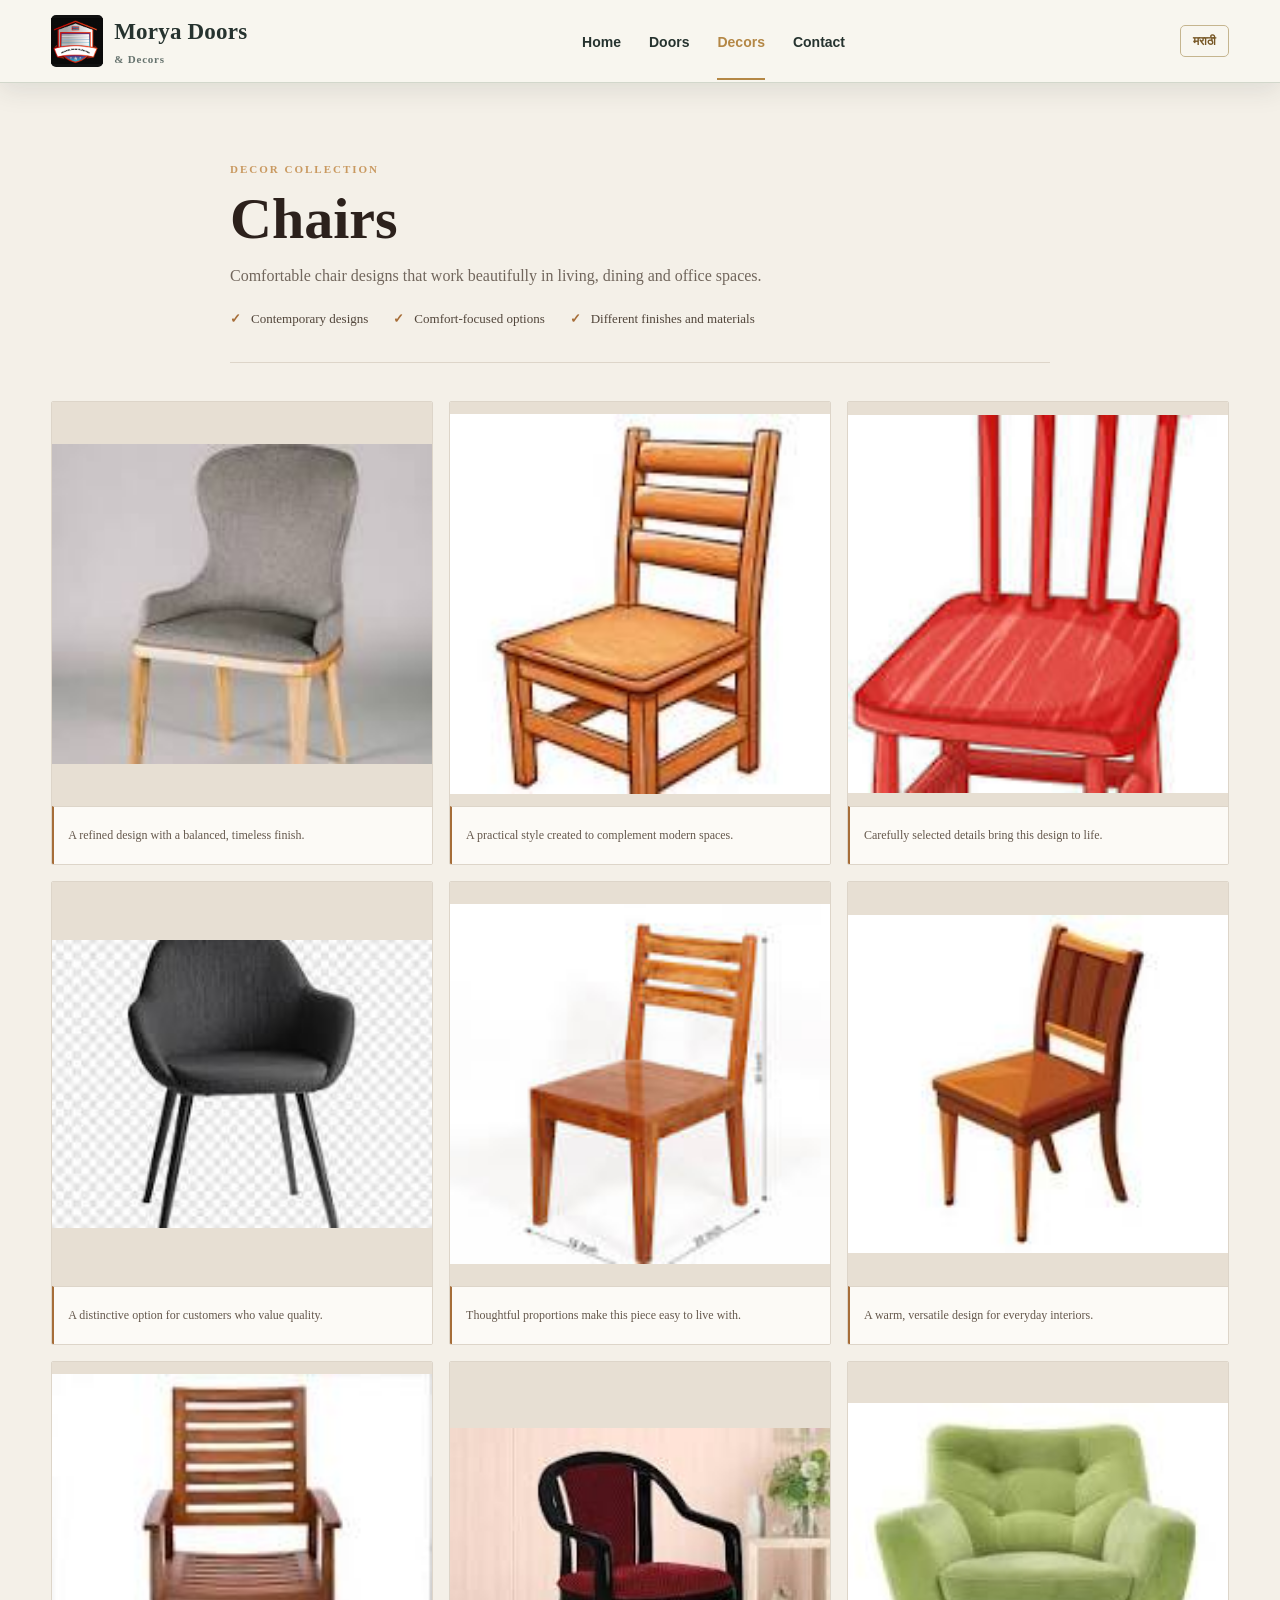
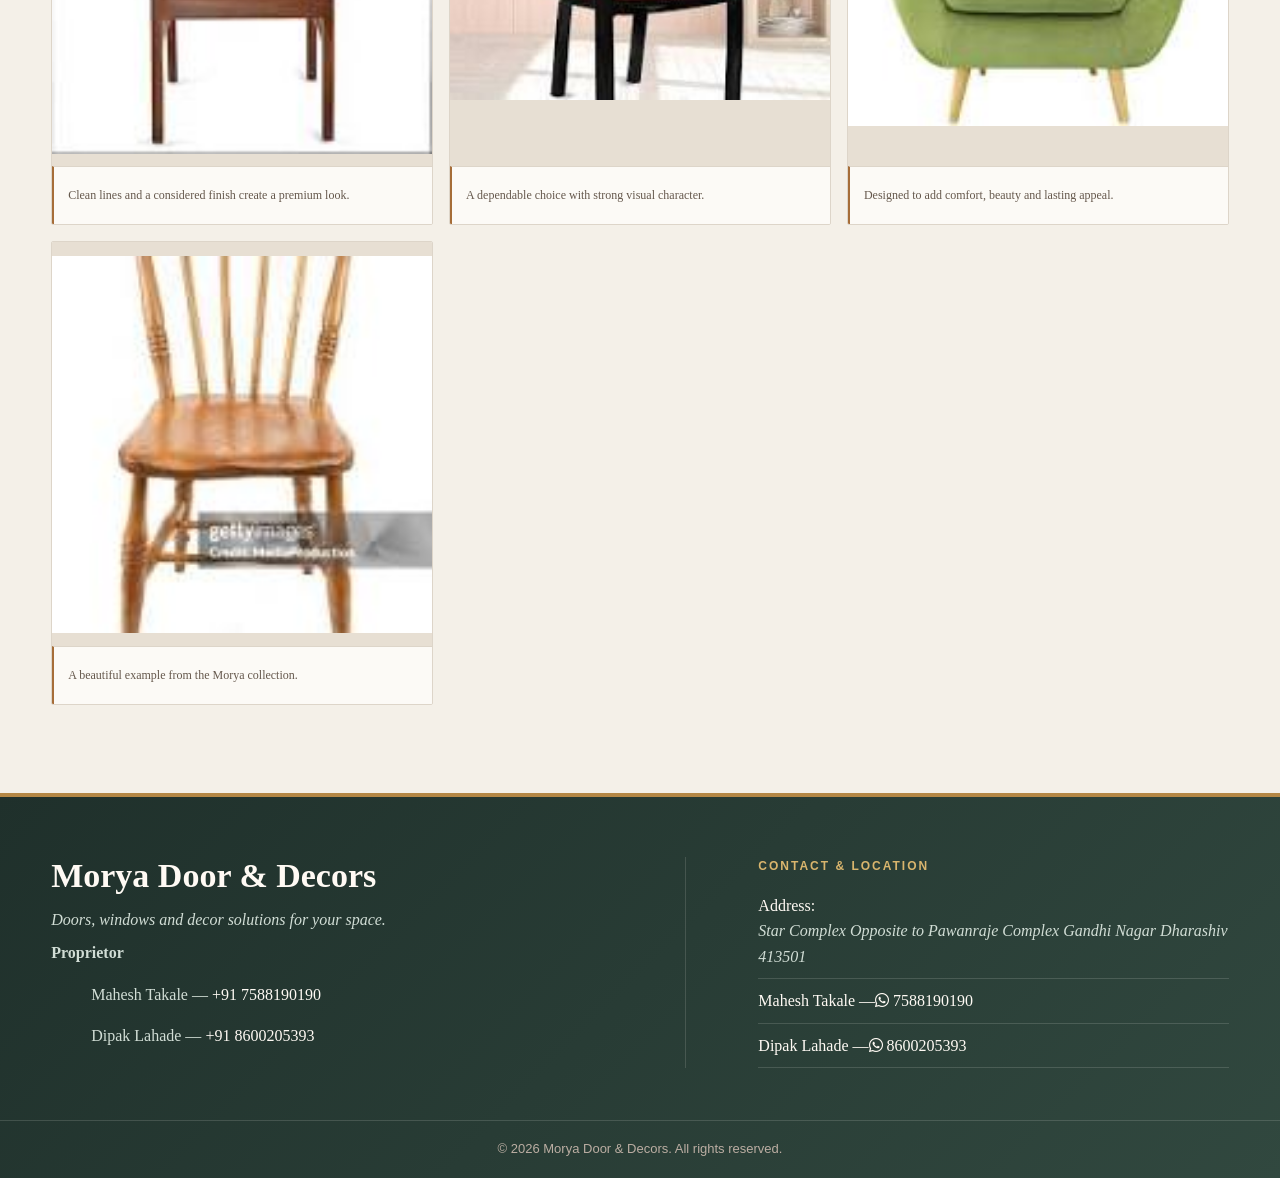
==== chairs.html @ 35124c74 "Second commit for test" ====
<!doctype html>
<html lang="en">
  <head>
    <meta charset="UTF-8" />
    <meta name="viewport" content="width=device-width, initial-scale=1.0" />
    <meta
      name="keywords"
      content="Dharashiv Furniture, Dharashiv Doors, Dharashiv Best Decors, Dharashiv Doors and Decors, Usmananad Doors and Decors, Osmanabad Doors and Decors, Doors at Dharashive, House Door, Home Door, House Chair, Home Chair, Moraya Doors and Decors, Moraya Doors & Decors, Dharashiv Doors & Decors, Osmanabad Doors & Decors, Morya Doors & Decors, Morya Doors and Decors"
    />
    <title>Chairs | Morya Door & Decors</title>
    <link rel="stylesheet" href="./css/style.css" />
    <link
      rel="stylesheet"
      href="https://cdnjs.cloudflare.com/ajax/libs/font-awesome/6.5.2/css/all.min.css"
    />
  </head>
  <body>
    <header class="site-header">
      <div class="container nav-wrap">
        <a class="brand" href="./index.html"
          ><img
            class="brand-logo"
            src="./images/logo.png"
            alt="Morya Doors logo"
          /><span>Morya Doors <small>&amp; Decors</small></span></a
        ><button class="menu-toggle" aria-label="Toggle menu">☰</button>
        <nav class="main-nav">
          <a href="./index.html">Home</a><a href="./doors.html">Doors</a
          ><a class="active" href="./decor.html">Decors</a
          ><a href="#contact">Contact</a>
        </nav>
        <button
          class="language-toggle"
          type="button"
          aria-label="Switch language"
        >
          मराठी
        </button>
      </div>
    </header>
    <main>
      <section class="detail-section">
        <div class="container">
          <div class="detail-intro">
            <span class="eyebrow">Decor Collection</span>
            <h1>Chairs</h1>
            <p>
              Comfortable chair designs that work beautifully in living, dining
              and office spaces.
            </p>
            <ul class="check-list">
              <li>Contemporary designs</li>
              <li>Comfort-focused options</li>
              <li>Different finishes and materials</li>
            </ul>
          </div>
          <div class="detail-gallery" aria-label="Chair collection">
            <img src="./images/c1.jfif" alt="Chair design 1" /><img
              src="./images/c2.jfif"
              alt="Chair design 2"
            /><img src="./images/c3.jfif" alt="Chair design 3" /><img
              src="./images/c4.jfif"
              alt="Chair design 4"
            /><img src="./images/c5.jfif" alt="Chair design 5" /><img
              src="./images/c6.jfif"
              alt="Chair design 6"
            /><img src="./images/c7.jfif" alt="Chair design 7" /><img
              src="./images/c8.jfif"
              alt="Chair design 8"
            /><img src="./images/c9.jfif" alt="Chair design 9" /><img
              src="./images/c10.jfif"
              alt="Chair design 10"
            />
          </div>
        </div>
      </section>
    </main>
    <footer id="contact" class="site-footer">
      <div class="container footer-grid">
        <div>
          <h2>Morya Door &amp; Decors</h2>
          <p><em>Doors, windows and decor solutions for your space.</em></p>

          <p><strong>Proprietor</strong></p>
          <blockquote>
            <p>
              Mahesh Takale &mdash;
              <a href="tel:+917588190190">+91 7588190190</a>
            </p>
          </blockquote>
          <blockquote>
            <p>
              Dipak Lahade &mdash;
              <a href="tel:+918600205393">+91 8600205393</a>
            </p>
          </blockquote>
        </div>
        <div>
          <h3>Contact & Location</h3>
          <span>Address: </span>
          <p>
            <i>
              Star Complex Opposite to Pawanraje Complex Gandhi Nagar Dharashiv
              413501
            </i>
          </p>

          <!-- <p>
            Location: Star Complex Opposite to Pawanraje Complex Gandhi Nagar
            Dharashiv 413501
          </p> -->
          <!-- <p>Mahesh Takale : <a href="tel:+917588190190">+91 7588190190</a></p>
          <p>Dipak Lahade : <a href="tel:+918600205393">+91 8600205393</a></p> -->
          <!-- <p><a href="mailto:info@moryadoors.com">To be added</a></p> -->
          <p>
            <a
              href="https://wa.me/7588190190"
              class="whatsapp-btn"
              target="_blank"
              rel="noopener noreferrer"
            >
              Mahesh Takale &mdash;<i class="fa-brands fa-whatsapp"></i>
              7588190190
            </a>
          </p>

          <p>
            <a
              href="https://wa.me/7588190190"
              class="whatsapp-btn"
              target="_blank"
              rel="noopener noreferrer"
            >
              Dipak Lahade &mdash;<i class="fa-brands fa-whatsapp"></i>
              8600205393
            </a>
          </p>
        </div>
      </div>
      <div class="copyright">
        © 2026 Morya Door &amp; Decors. All rights reserved.
      </div>
    </footer>
    <script src="./js/main.js"></script>
  </body>
</html>
---- css/style.css ----
:root {
  --ink: #26332f;
  --muted: #66736e;
  --paper: #f6f3ed;
  --card: #fbfaf6;
  --accent: #b48745;
  --accent-dark: #805c29;
  --line: #d8d9cf;
  --max: 1440px;
}
* {
  box-sizing: border-box;
}
html {
  scroll-behavior: smooth;
}
body {
  margin: 0;
  font-family: Georgia, "Times New Roman", serif;
  color: var(--ink);
  background: var(--paper);
  line-height: 1.6;
}
a {
  text-decoration: none;
  color: inherit;
}
.container {
  max-width: var(--max);
  margin: 0 auto;
  padding-left: clamp(20px, 4vw, 64px);
  padding-right: clamp(20px, 4vw, 64px);
}
.site-header {
  position: sticky;
  top: 0;
  z-index: 1000;

  border-bottom: 1px solid #d2d7cb;
  background: rgba(248, 246, 239, 0.96);
  color: #26332f;
  box-shadow: 0 8px 24px rgba(38, 51, 47, 0.1);
  backdrop-filter: blur(12px);
}
.nav-wrap {
  min-height: 82px;
  display: flex;
  align-items: center;
  justify-content: space-between;
  gap: 24px;
}
.brand {
  display: flex;
  align-items: center;
  gap: 11px;
  font-weight: 700;
  font-size: clamp(18px, 2vw, 23px);
  letter-spacing: 0.2px;
}
.brand-logo {
  display: block;
  width: 52px;
  height: 52px;
  border-radius: 5px;
  object-fit: contain;
  background: #111;
}
.brand small {
  display: block;
  color: var(--muted);
  font-size: 11px;
  font-weight: 600;
  letter-spacing: 0.8px;
}

.main-nav {
  display: flex;
  gap: 28px;
  align-items: center;
  font-family: Arial, sans-serif;
  font-weight: 700;
  font-size: 14px;
}
.main-nav a {
  padding: 29px 0 25px;
  border-bottom: 2px solid transparent;
}
.main-nav a:hover,
.main-nav a.active {
  color: var(--accent);
  border-color: var(--accent);
}
.menu-toggle {
  display: none;
  border: 0;
  color: #26332f;
  background: transparent;
  font-size: 26px;
}
.language-toggle {
  flex: 0 0 auto;
  padding: 8px 12px;
  border: 1px solid #c5b58f;
  border-radius: 5px;
  color: #765624;
  background: transparent;
  cursor: pointer;
  font-family: Arial, sans-serif;
  font-size: 12px;
  font-weight: 700;
}
.language-toggle:hover {
  color: #fff;
  background: var(--accent);
  border-color: var(--accent);
}
.hero {
  padding: clamp(64px, 8vw, 112px) 0 90px;
  background: linear-gradient(135deg, #f6f3ed 0%, #e6eee8 56%, #ccdcd2 100%);
}
.hero-grid {
  display: grid;
  grid-template-columns: 1.05fr 0.95fr;
  align-items: center;
  gap: 64px;
}
.eyebrow {
  display: inline-block;
  color: var(--accent);
  font-size: 12px;
  font-weight: 800;
  text-transform: uppercase;
  letter-spacing: 2px;
  margin-bottom: 10px;
}
.hero h1,
.page-hero h1,
.detail-section h1 {
  font-size: clamp(38px, 6vw, 66px);
  line-height: 1.05;
  margin: 0 0 20px;
  letter-spacing: -1.5px;
}
.hero p {
  font-size: 18px;
  color: #52625c;
  max-width: 650px;
}
.hero-actions {
  display: flex;
  gap: 12px;
  margin-top: 30px;
  flex-wrap: wrap;
}
.btn {
  display: inline-flex;
  align-items: center;
  justify-content: center;
  padding: 12px 20px;
  border-radius: 8px;
  font-weight: 750;
  font-family: Arial, sans-serif;
  font-size: 14px;
  border: 1px solid transparent;
}
.btn-primary {
  background: var(--accent);
  color: white;
}
.btn-primary:hover {
  background: var(--accent-dark);
}
.btn-outline {
  border-color: var(--line);
  background: rgba(251, 250, 246, 0.5);
}
.hero-card {
  background: transparent;
  padding: 12px;
  border-radius: 6px;
  box-shadow: 0 24px 60px rgba(38, 29, 20, 0.18);
}
.hero-card img {
  display: block;
  width: 100%;
  height: auto;
  object-fit: contain;
  border-radius: 2px;
  background: #111;
}
.hero-card-caption {
  margin-top: 10px;
  padding: 12px 14px;
  border-left: 3px solid var(--accent);
  border-radius: 0 5px 5px 0;
  background: linear-gradient(
    135deg,
    rgba(226, 232, 222, 0.9),
    rgba(210, 218, 202, 0.62)
  );
  color: #3c5149;
  font-weight: 750;
}
.section {
  padding: 76px 0;
  background: #f6f3ed;
}
.hero > .container:not(.hero-grid) {
  margin-top: 88px;
}
.section-heading {
  display: flex;
  justify-content: space-between;
  align-items: end;
  gap: 30px;
  margin-bottom: 28px;
}
.section-heading h2 {
  margin: 0;
  font-size: 34px;
  letter-spacing: -1px;
}
.section-heading p {
  color: #5f6d67;
  margin: 0;
}
.feature-grid {
  display: grid;
  grid-template-columns: repeat(2, 1fr);
  gap: 22px;
}
.feature-card,
.product-card {
  background: transparent;
  border: 1px solid var(--line);
  border-radius: 14px;
  overflow: hidden;
  transition:
    transform 0.2s,
    box-shadow 0.2s;
}
.feature-card:hover,
.product-card:hover {
  transform: translateY(-4px);
  box-shadow: 0 15px 35px rgba(38, 51, 47, 0.11);
}
.feature-card img,
.product-card img {
  width: 100%;
  display: block;
}
.feature-card img {
  aspect-ratio: 16/10;
  object-fit: contain;
}
.product-card img {
  aspect-ratio: 16/10;
  object-fit: contain;
}
.feature-card > div,
.product-card > div {
  padding: 22px;
}
.feature-card h3,
.product-card h3 {
  margin: 0 0 7px;
  font-size: 21px;
}
.feature-card p,
.product-card p {
  margin: 0 0 14px;
  color: var(--muted);
}
.feature-card span,
.product-card span {
  font-weight: 800;
  color: var(--accent);
}
.location-section {
  padding-top: 10px;
}

#map {
  height: 100%;
  width: 100%;
  border: 1px solid var(--line);
  border-radius: 6px;
  overflow: hidden;
  box-shadow: 0 12px 30px rgba(38, 29, 20, 0.1);
}

.location-grid {
  display: grid;
  grid-template-columns: 1.15fr 0.85fr;
  gap: 34px;
  align-items: stretch;
}
.location-copy {
  padding: 8px 4px;
}
.location-copy h3 {
  margin: 0 0 12px;
  font-size: clamp(26px, 3vw, 36px);
  line-height: 1.15;
}
.location-copy > p {
  margin: 0 0 20px;
  color: var(--muted);
}
.location-details {
  display: grid;
  grid-template-columns: repeat(3, 1fr);
  gap: 28px;
  margin-top: 44px;
  padding-top: 24px;
  border-top: 1px solid var(--line);
}
.location-details > div {
  padding-right: 22px;
  border-right: 1px solid var(--line);
}
.location-details > div:last-child {
  padding-right: 0;
  border-right: 0;
}
.location-details span {
  color: var(--accent);
  font-family: Arial, sans-serif;
  font-size: 12px;
  font-weight: 700;
  letter-spacing: 1px;
}
.location-details h3 {
  margin: 8px 0 5px;
  font-size: 20px;
}
.location-details p {
  margin: 0;
  color: var(--muted);
  font-size: 14px;
}
.quality-list {
  display: grid;
  gap: 14px;
  padding: 0;
  margin: 0 0 24px;
  list-style: none;
}
.quality-list li {
  display: grid;
  gap: 1px;
  padding-left: 18px;
  border-left: 3px solid var(--accent);
}
.quality-list strong {
  font-size: 15px;
}
.quality-list span {
  color: var(--muted);
  font-size: 14px;
}

@media (max-width: 800px) {
  #map {
    height: 280px;
  }
  .location-grid {
    grid-template-columns: 1fr;
    gap: 28px;
  }
}
/* .location-section #map {
  height: 420px;
  border-radius: 16px;
  overflow: hidden;
  border: 1px solid var(--line);
  box-shadow: 0 10px 35px rgba(38, 29, 20, 0.08);
} */
.page-hero {
  padding: 70px 0 55px;
  background: #dfe9e2;
}
.page-hero h1 {
  font-size: 52px;
  margin-bottom: 12px;
}
.page-hero p {
  margin: 0;
  color: #5f6d67;
  max-width: 650px;
}
.product-grid {
  display: grid;
  grid-template-columns: repeat(3, 1fr);
  gap: 22px;
}
.detail-section {
  padding: 72px 0 88px;
}
.detail-intro {
  max-width: 760px;
  margin: 0 auto 42px;
  text-align: center;
}
.detail-intro p {
  max-width: 680px;
  margin: 0 auto;
}
.detail-intro .check-list {
  gap: 20px 30px;
}
.detail-intro .check-list li {
  margin: 0;
  font-size: 14px;
}
.detail-gallery {
  display: grid;
  grid-template-columns: repeat(2, 1fr);
  gap: 18px;
}
.detail-gallery figure {
  display: grid;
  grid-template-columns: minmax(150px, 0.9fr) 1.1fr;
  align-items: center;
  min-width: 0;
  margin: 0;
  background: transparent;
  border: 1px solid var(--line);
  border-radius: 6px;
  overflow: hidden;
  box-shadow: 0 8px 20px rgba(38, 29, 20, 0.08);
  transition:
    transform 0.2s ease,
    box-shadow 0.2s ease;
}
.detail-gallery figure:hover {
  transform: translateY(-4px);
  box-shadow: 0 14px 28px rgba(38, 29, 20, 0.14);
}
.detail-gallery img {
  display: block;
  width: 100%;
  aspect-ratio: 1 / 1;
  object-fit: contain;
  background: #e9e1d8;
}
.detail-gallery figcaption {
  align-self: stretch;
  display: flex;
  align-items: center;
  padding: 16px;
  border-left: 3px solid var(--accent);
  background: linear-gradient(
    135deg,
    rgba(231, 237, 227, 0.92),
    rgba(207, 220, 209, 0.68)
  );
  color: #41564d;
  font-size: 13px;
  line-height: 1.4;
}
.detail-grid {
  display: grid;
  grid-template-columns: 1fr 1fr;
  gap: 65px;
  align-items: center;
}
.detail-grid > img {
  width: 100%;
  border-radius: 18px;
  aspect-ratio: 4/3;
  object-fit: contain;
}
.detail-section h1 {
  font-size: 52px;
}
.detail-section p {
  color: var(--muted);
  font-size: 17px;
}
.check-list {
  padding: 0;
  margin: 24px 0 30px;
  list-style: none;
}
.check-list li {
  margin: 10px 0;
}
.check-list li:before {
  content: "✓";
  color: var(--accent);
  font-weight: 900;
  margin-right: 10px;
}
.site-footer {
  position: relative;
  background: linear-gradient(135deg, #1f302b 0%, #31483f 100%);
  color: #fffaf4;
  padding: 64px 0 0;
  margin-top: 0;
  overflow: hidden;
}
.site-footer::before {
  content: "";
  position: absolute;
  top: 0;
  left: 0;
  width: 100%;
  height: 4px;
  background: var(--accent);
}
.footer-grid {
  display: grid;
  grid-template-columns: 1.35fr 1fr;
  gap: 72px;
  padding-bottom: 52px;
}
.footer-grid > div:first-child {
  padding-right: 30px;
  border-right: 1px solid rgba(255, 250, 244, 0.14);
}
.footer-grid h2 {
  margin: 0 0 12px;
  font-size: clamp(24px, 3vw, 34px);
  line-height: 1.1;
}
.footer-grid h3 {
  margin: 0 0 16px;
  color: #d9b56d;
  font-family: Arial, sans-serif;
  font-size: 12px;
  letter-spacing: 2px;
  text-transform: uppercase;
}
.footer-grid p {
  max-width: 480px;
  margin: 8px 0;
  color: #d1ddd5;
  font-size: 16px;
}
.footer-grid > div:last-child p {
  margin: 0;
  padding: 9px 0;
  border-bottom: 1px solid rgba(255, 250, 244, 0.14);
}
.footer-grid > div:last-child p:first-of-type {
  padding-top: 0;
}
.footer-grid a {
  color: #fffaf4;
  transition: color 0.2s ease;
}
.footer-grid a:hover {
  color: #d9b56d;
}
.copyright {
  border-top: 1px solid rgba(255, 250, 244, 0.14);
  padding: 18px 20px;
  text-align: center;
  color: #bcaea3;
  font-family: Arial, sans-serif;
  font-size: 13px;
}
@media (max-width: 800px) {
  .container {
    width: 100%;
  }
  .menu-toggle {
    display: block;
  }
  .language-toggle {
    margin-left: auto;
  }
  .main-nav {
    display: none;
    position: absolute;
    left: 0;
    right: 0;
    top: 82px;
    background: #f8f6ef;
    border-bottom: 1px solid var(--line);
    padding: 10px 20px;
    flex-direction: column;
    align-items: stretch;
    gap: 0;
  }
  .main-nav.open {
    display: flex;
  }
  .main-nav a {
    padding: 12px 0;
    border-bottom: 1px solid rgba(255, 255, 255, 0.1);
  }
  .hero {
    padding: 58px 0;
  }
  .hero-grid,
  .detail-grid {
    grid-template-columns: 1fr;
    gap: 32px;
  }
  .detail-section {
    padding: 55px 0 64px;
  }
  .detail-intro {
    margin-bottom: 30px;
  }
  .detail-intro .check-list {
    display: block;
    text-align: left;
  }
  .detail-intro .check-list li {
    margin: 10px 0;
  }
  .detail-gallery {
    grid-template-columns: 1fr;
    gap: 12px;
  }
  .detail-gallery figure {
    grid-template-columns: minmax(125px, 0.85fr) 1.15fr;
  }
  .hero h1 {
    font-size: 44px;
  }
  .section {
    padding: 55px 0;
  }
  .feature-grid,
  .product-grid {
    grid-template-columns: 1fr;
  }
  .section-heading {
    display: block;
  }
  .section-heading p {
    margin-top: 8px;
  }
  .page-hero {
    padding: 55px 0 40px;
  }
  .page-hero h1,
  .detail-section h1 {
    font-size: 42px;
  }
  .detail-section {
    padding: 55px 0;
  }
  .footer-grid {
    grid-template-columns: 1fr;
    gap: 34px;
    padding-bottom: 38px;
  }
  .footer-grid > div:first-child {
    padding-right: 0;
    border-right: 0;
  }
  .location-details {
    grid-template-columns: 1fr;
    gap: 20px;
  }
  .location-details > div,
  .location-details > div:last-child {
    padding: 0 0 20px;
    border-right: 0;
    border-bottom: 1px solid var(--line);
  }
  .location-details > div:last-child {
    padding-bottom: 0;
    border-bottom: 0;
  }
}
@media (min-width: 801px) and (max-width: 1050px) {
  .product-grid {
    grid-template-columns: repeat(2, 1fr);
  }
}

main {
  --catalogue-ink: #2c211c;
  --catalogue-walnut: #392920;
  --catalogue-bronze: #b17a42;
  --catalogue-cream: #f4f0e8;
  --catalogue-white: #fcfaf6;
  --catalogue-rule: #ddd5c9;
  color: var(--catalogue-ink);
  background: var(--catalogue-cream);
}

main .hero {
  position: relative;
  overflow: hidden;
  padding: 76px 0 80px;
  color: var(--catalogue-white);
  background: var(--catalogue-walnut);
  border-bottom: 1px solid #77543a;
}

main .hero-grid {
  gap: 72px;
}

main .hero .eyebrow,
main .page-hero .eyebrow,
main .detail-section .eyebrow {
  color: #c99960;
  font-size: 11px;
  letter-spacing: 2px;
}

main .hero h1 {
  max-width: 570px;
  margin-bottom: 22px;
  font-size: 68px;
  line-height: 0.99;
  letter-spacing: 0;
}

main .hero p {
  max-width: 510px;
  color: #ded2c5;
  font-size: 17px;
}

main .hero-actions {
  gap: 14px;
  margin-top: 32px;
}

main .btn {
  min-height: 46px;
  border-radius: 2px;
  font-size: 12px;
  letter-spacing: 0.6px;
  text-transform: uppercase;
  transition:
    background 0.2s ease,
    color 0.2s ease,
    border-color 0.2s ease;
}

main .btn-primary {
  color: #fffaf4;
  background: #a66d38;
}

main .btn-primary:hover {
  background: #87542d;
}

main .btn-outline {
  color: #fffaf4;
  border-color: #887362;
  background: transparent;
}

main .btn-outline:hover {
  border-color: #c99960;
  background: #49372a;
}

main .hero-card {
  min-width: 0;
  padding: 0;
  border-radius: 0;
  background: transparent;
  box-shadow: none;
}

main .hero-card img {
  width: min(100%, 510px);
  margin-left: auto;
  height: auto;
  object-fit: contain;
  background: #e7dfd3;
}

main .hero-card-caption {
  width: min(100%, 510px);
  margin: 0 0 0 auto;
  padding: 12px 16px;
  border-left: 2px solid #c99960;
  border-radius: 0;
  color: #f0dfca;
  background: #30231d;
  font-size: 13px;
}

main .hero > .container:not(.hero-grid) {
  margin-top: 68px;
}

main .hero > .container:not(.hero-grid) .section-heading {
  color: #fffaf4;
}

main .hero > .container:not(.hero-grid) .section-heading p {
  color: #ded2c5;
}

main .section {
  background: var(--catalogue-cream);
}

main .section-heading {
  margin-bottom: 30px;
}

main .section-heading h2 {
  font-size: 36px;
  letter-spacing: 0;
}

main .feature-grid,
main .product-grid {
  gap: 20px;
}

main .feature-card,
main .product-card {
  border: 1px solid var(--catalogue-rule);
  border-radius: 2px;
  background: var(--catalogue-white);
  box-shadow: none;
  transition:
    border-color 0.2s ease,
    transform 0.2s ease;
}

main .feature-card:hover,
main .product-card:hover {
  transform: translateY(-3px);
  border-color: #a9815b;
  box-shadow: none;
}

main .feature-card img,
main .product-card img {
  aspect-ratio: 1.48;
  object-fit: contain;
  background: #e7dfd3;
}

main .feature-card img {
  object-fit: contain;
}

main .feature-card > div,
main .product-card > div {
  padding: 20px 21px;
}

main .feature-card h3,
main .product-card h3 {
  color: var(--catalogue-ink);
  font-size: 21px;
}

main .feature-card p,
main .product-card p {
  color: #71665c;
  font-size: 14px;
}

main .feature-card span,
main .product-card span {
  color: #98632f;
  font-size: 12px;
  letter-spacing: 0.3px;
  text-transform: uppercase;
}

main .page-hero {
  padding: 70px 0 62px;
  color: #fffaf4;
  background: var(--catalogue-walnut);
  border-bottom: 1px solid #77543a;
}

main .page-hero h1,
main .detail-section h1 {
  margin-bottom: 14px;
  color: #fffaf4;
  font-size: 58px;
  letter-spacing: 0;
}

main .page-hero p {
  max-width: 610px;
  color: #ded2c5;
  font-size: 16px;
}

main .detail-section {
  background: var(--catalogue-cream);
}

main .detail-intro {
  max-width: 820px;
  margin-bottom: 38px;
  padding-bottom: 32px;
  border-bottom: 1px solid var(--catalogue-rule);
  text-align: left;
}

main .detail-intro h1 {
  color: var(--catalogue-ink);
}

main .detail-intro > p {
  margin: 0;
  color: #71665c;
  font-size: 16px;
}

main .detail-intro .check-list {
  display: flex;
  flex-wrap: wrap;
  gap: 8px 25px;
  margin: 20px 0 0;
}

main .detail-intro .check-list li {
  margin: 0;
  color: #51453a;
  font-size: 13px;
}

main .check-list li:before {
  color: #a66d38;
}

main .detail-gallery {
  grid-template-columns: repeat(3, minmax(0, 1fr));
  gap: 16px;
}

main .detail-gallery figure {
  display: block;
  border: 1px solid var(--catalogue-rule);
  border-radius: 2px;
  background: var(--catalogue-white);
  box-shadow: none;
  transition:
    border-color 0.2s ease,
    transform 0.2s ease;
}

main .detail-gallery figure:hover {
  transform: translateY(-3px);
  border-color: #a9815b;
  box-shadow: none;
}

main .detail-gallery img {
  aspect-ratio: 0.94;
  background: #e7dfd3;
}

main .detail-gallery figcaption {
  min-height: 58px;
  padding: 12px 14px;
  border-top: 1px solid var(--catalogue-rule);
  border-left: 2px solid #a66d38;
  color: #65584c;
  background: var(--catalogue-white);
  font-size: 12px;
}

main .detail-gallery.catalogue-gallery {
  grid-template-columns: repeat(3, minmax(0, 1fr));
  align-items: start;
}

main .detail-gallery.catalogue-gallery figure {
  min-width: 0;
}

main .detail-gallery.catalogue-gallery img {
  aspect-ratio: 0.86;
  object-fit: contain;
}

main .detail-gallery.catalogue-gallery figcaption {
  display: grid;
  align-content: start;
  gap: 6px;
  min-height: 112px;
}

main .detail-gallery.catalogue-gallery figcaption strong {
  color: var(--catalogue-ink);
  font-size: 14px;
}

main .detail-gallery.catalogue-gallery figcaption span {
  font-size: 12px;
  line-height: 1.55;
}

main .product-card img[src*="-door-"] {
  aspect-ratio: 1.12;
  object-position: center 38%;
}

@media (max-width: 800px) {
  main .hero {
    padding: 50px 0 56px;
  }

  main .hero-grid {
    gap: 30px;
  }

  main .hero h1 {
    max-width: 460px;
    font-size: 48px;
  }

  main .hero-card img,
  main .hero-card-caption {
    width: 100%;
  }

  main .hero-card img {
    height: auto;
  }

  main .hero > .container:not(.hero-grid) {
    margin-top: 54px;
  }

  main .page-hero {
    padding: 50px 0 42px;
  }

  main .page-hero h1,
  main .detail-section h1 {
    font-size: 44px;
  }

  main .detail-gallery {
    grid-template-columns: repeat(2, minmax(0, 1fr));
    gap: 12px;
  }

  main .detail-gallery.catalogue-gallery {
    grid-template-columns: repeat(2, minmax(0, 1fr));
  }
}

@media (max-width: 480px) {
  main .hero h1 {
    font-size: 43px;
  }

  main .detail-gallery {
    grid-template-columns: 1fr;
  }

  main .detail-gallery.catalogue-gallery {
    grid-template-columns: 1fr;
  }

  main .detail-gallery img {
    aspect-ratio: 1.2;
  }
}
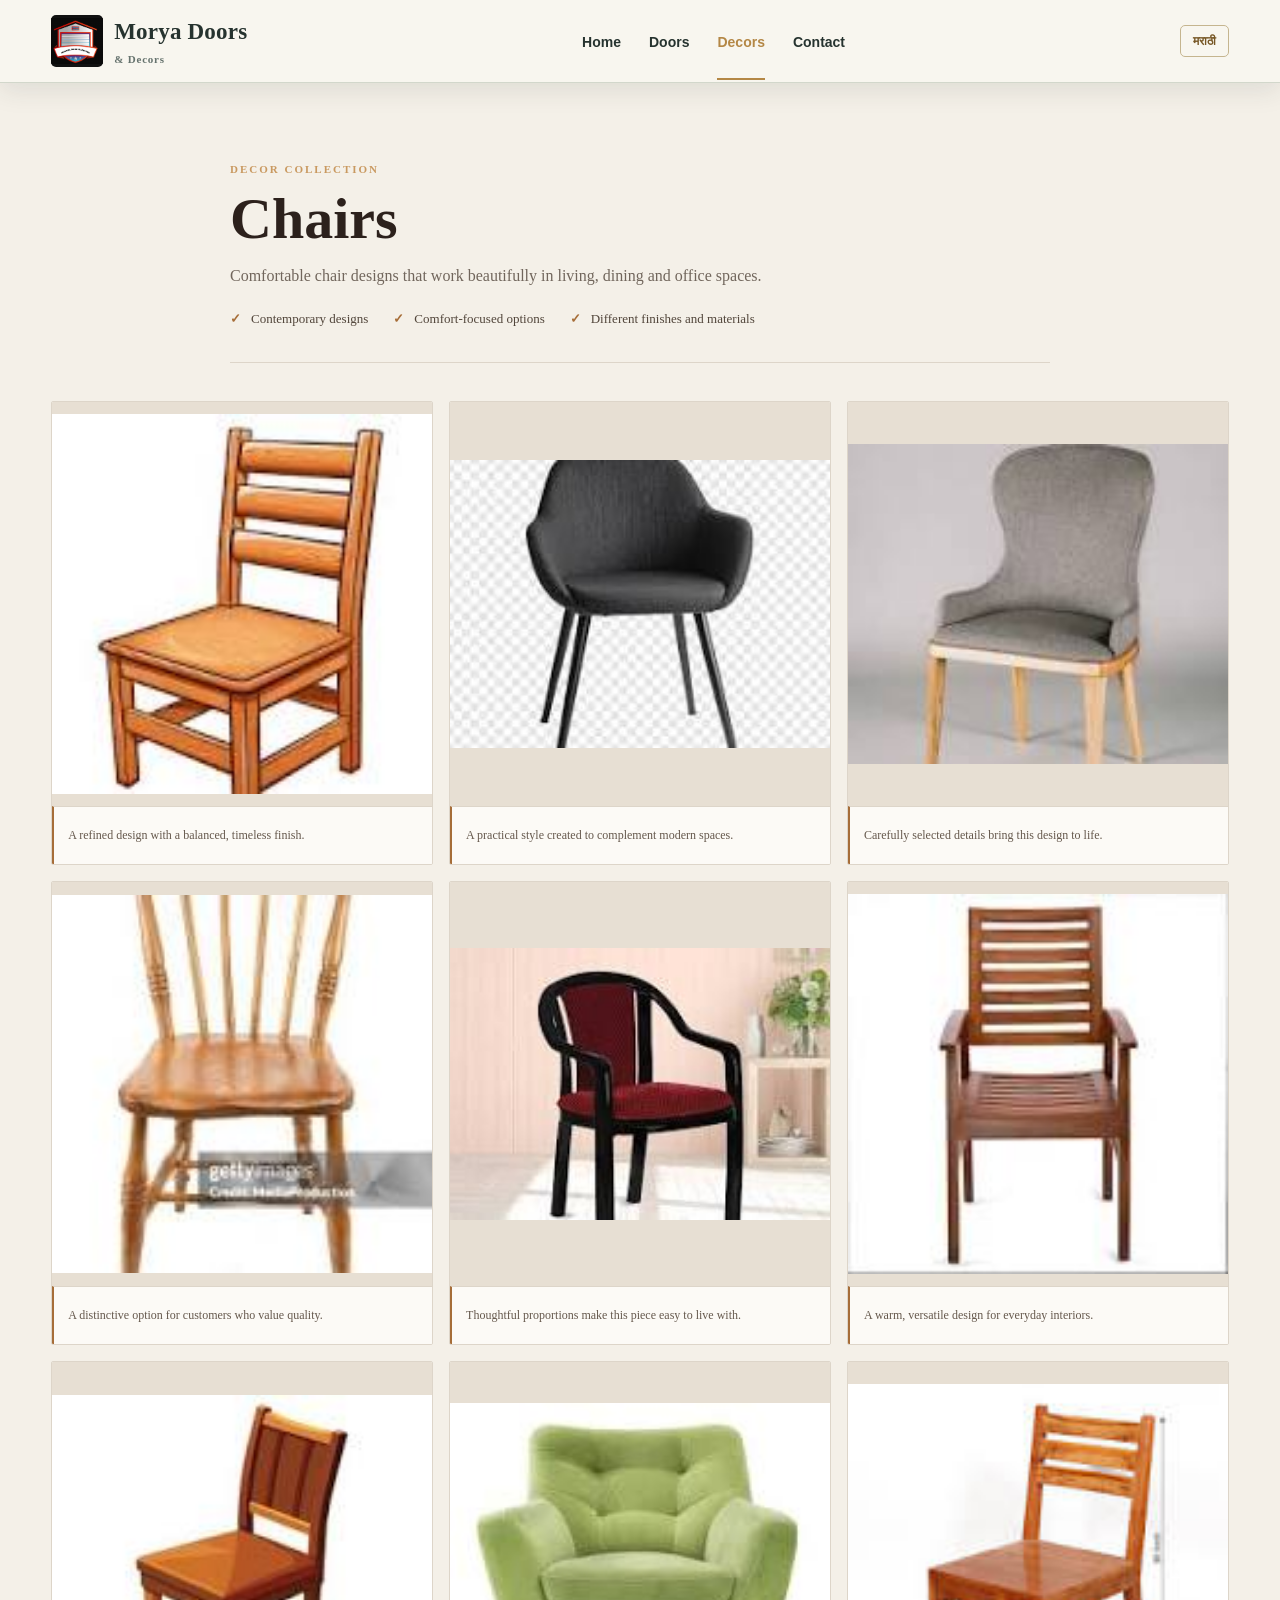
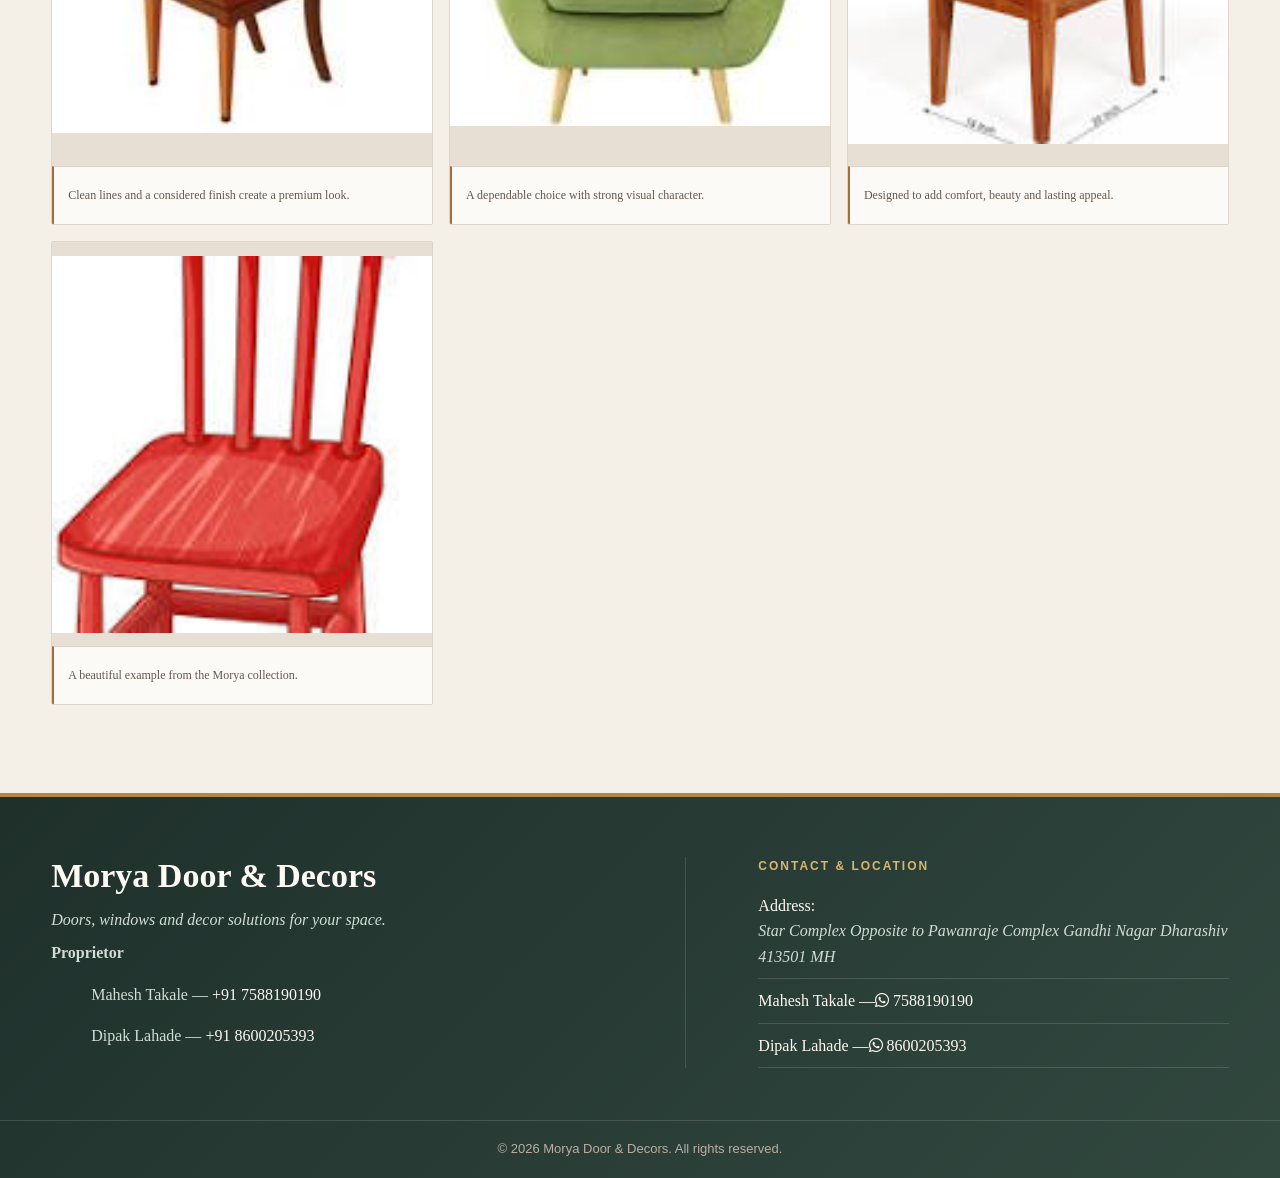
==== commit 62e31a47: "Second version 1..." ====
--- a/chairs.html
+++ b/chairs.html
@@ -101,7 +101,7 @@
           <p>
             <i>
               Star Complex Opposite to Pawanraje Complex Gandhi Nagar Dharashiv
-              413501
+              413501 MH
             </i>
           </p>
 
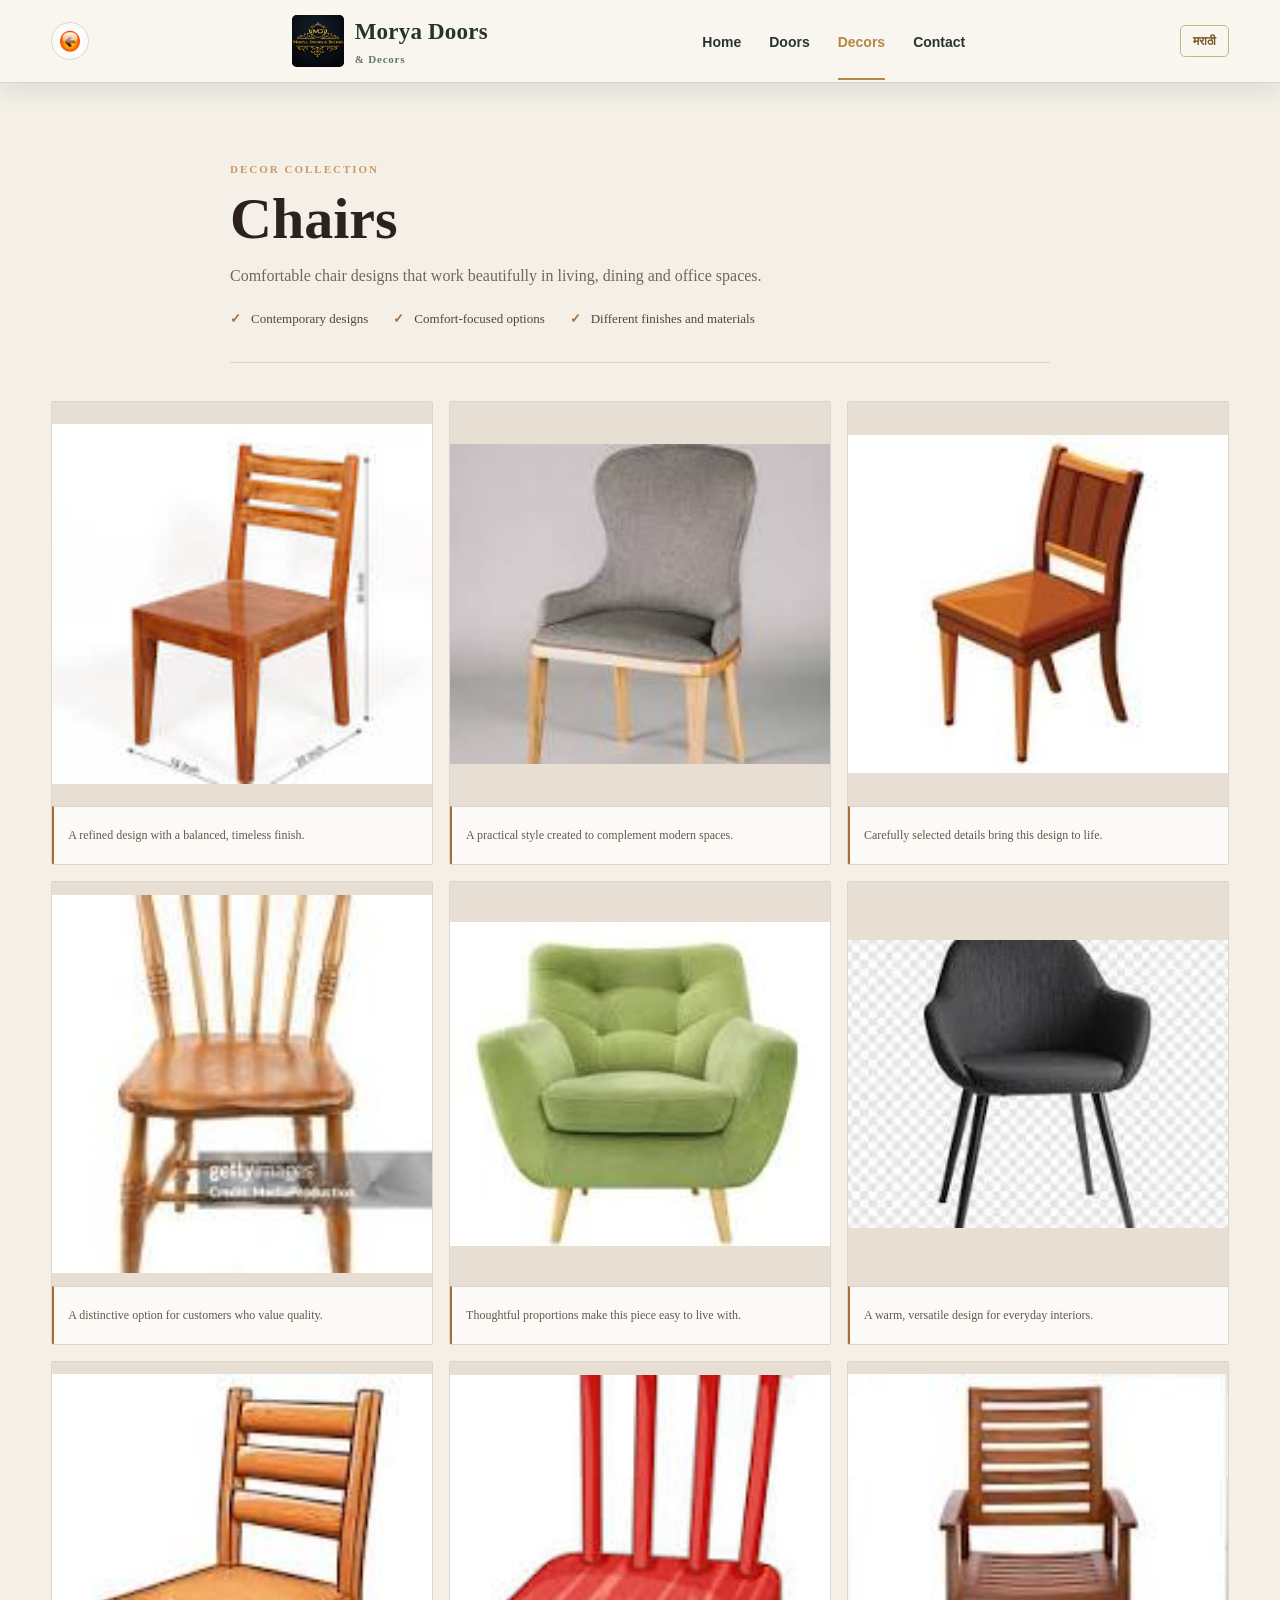
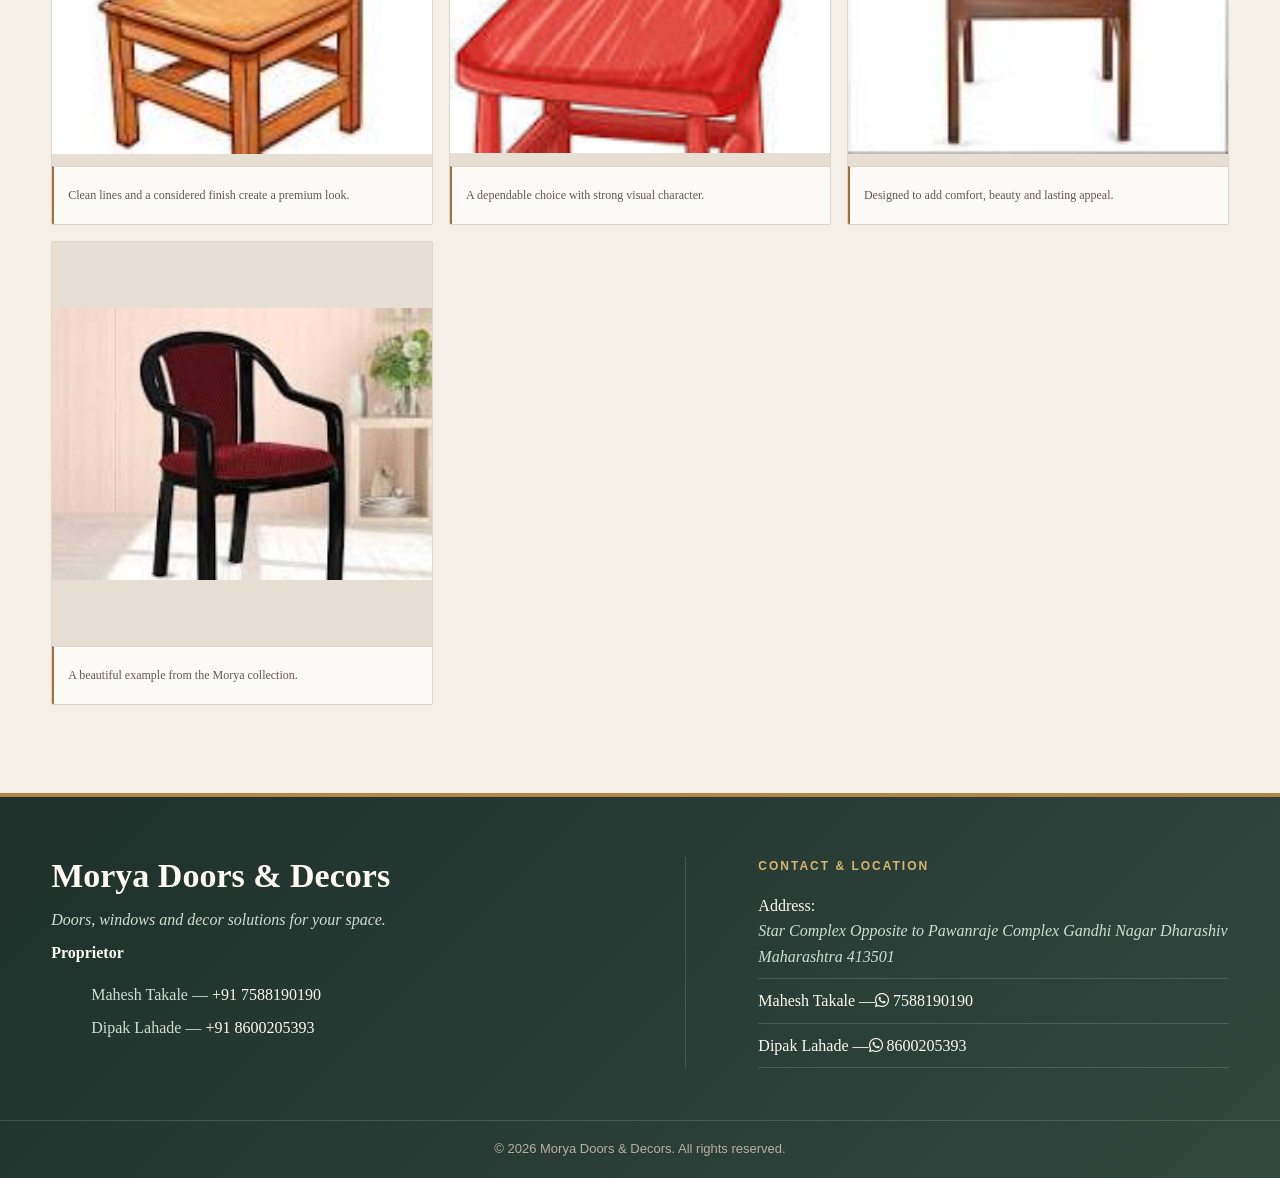
==== commit 7ab97eb6: "Changs for final demo" ====
--- a/chairs.html
+++ b/chairs.html
@@ -16,11 +16,20 @@
   </head>
   <body>
     <header class="site-header">
-      <div class="container nav-wrap">
+      <div class="container nav-wrap has-back-button">
+        <button
+          class="back-button"
+          type="button"
+          data-fallback="./decor.html"
+          aria-label="Go back"
+          title="Go back"
+        >
+          <img src="./images/backicon.jfif" alt="" />
+        </button>
         <a class="brand" href="./index.html"
           ><img
             class="brand-logo"
-            src="./images/logo.png"
+            src="./images/logo.jpeg"
             alt="Morya Doors logo"
           /><span>Morya Doors <small>&amp; Decors</small></span></a
         ><button class="menu-toggle" aria-label="Toggle menu">☰</button>
@@ -78,17 +87,14 @@
     <footer id="contact" class="site-footer">
       <div class="container footer-grid">
         <div>
-          <h2>Morya Door &amp; Decors</h2>
+          <h2>Morya Doors &amp; Decors</h2>
           <p><em>Doors, windows and decor solutions for your space.</em></p>
-
-          <p><strong>Proprietor</strong></p>
+          <strong>Proprietor</strong>
           <blockquote>
             <p>
               Mahesh Takale &mdash;
               <a href="tel:+917588190190">+91 7588190190</a>
             </p>
-          </blockquote>
-          <blockquote>
             <p>
               Dipak Lahade &mdash;
               <a href="tel:+918600205393">+91 8600205393</a>
@@ -101,7 +107,7 @@
           <p>
             <i>
               Star Complex Opposite to Pawanraje Complex Gandhi Nagar Dharashiv
-              413501 MH
+              Maharashtra 413501
             </i>
           </p>
 
@@ -126,7 +132,7 @@
 
           <p>
             <a
-              href="https://wa.me/7588190190"
+              href="https://wa.me/8600205393"
               class="whatsapp-btn"
               target="_blank"
               rel="noopener noreferrer"
@@ -138,7 +144,7 @@
         </div>
       </div>
       <div class="copyright">
-        © 2026 Morya Door &amp; Decors. All rights reserved.
+        © 2026 Morya Doors &amp; Decors. All rights reserved.
       </div>
     </footer>
     <script src="./js/main.js"></script>
--- a/css/style.css
+++ b/css/style.css
@@ -71,6 +71,30 @@
   font-size: 11px;
   font-weight: 600;
   letter-spacing: 0.8px;
+}
+.back-button {
+  display: inline-flex;
+  flex: 0 0 38px;
+  align-items: center;
+  justify-content: center;
+  width: 38px;
+  height: 38px;
+  margin-right: -12px;
+  padding: 6px;
+  border: 1px solid var(--line);
+  border-radius: 50%;
+  background: var(--card);
+  cursor: pointer;
+}
+.back-button:hover {
+  border-color: var(--accent);
+  background: #f1eadc;
+}
+.back-button img {
+  display: block;
+  width: 100%;
+  height: 100%;
+  object-fit: contain;
 }
 
 .main-nav {
@@ -565,6 +589,28 @@
   .container {
     width: 100%;
   }
+  .nav-wrap.has-back-button {
+    gap: 10px;
+  }
+  .nav-wrap.has-back-button .back-button {
+    flex-basis: 32px;
+    width: 32px;
+    height: 32px;
+    margin-right: 0;
+    padding: 5px;
+  }
+  .nav-wrap.has-back-button .brand {
+    gap: 7px;
+    font-size: 16px;
+  }
+  .nav-wrap.has-back-button .brand-logo {
+    width: 42px;
+    height: 42px;
+  }
+  .nav-wrap.has-back-button .language-toggle {
+    padding: 7px 8px;
+    font-size: 11px;
+  }
   .menu-toggle {
     display: block;
   }
